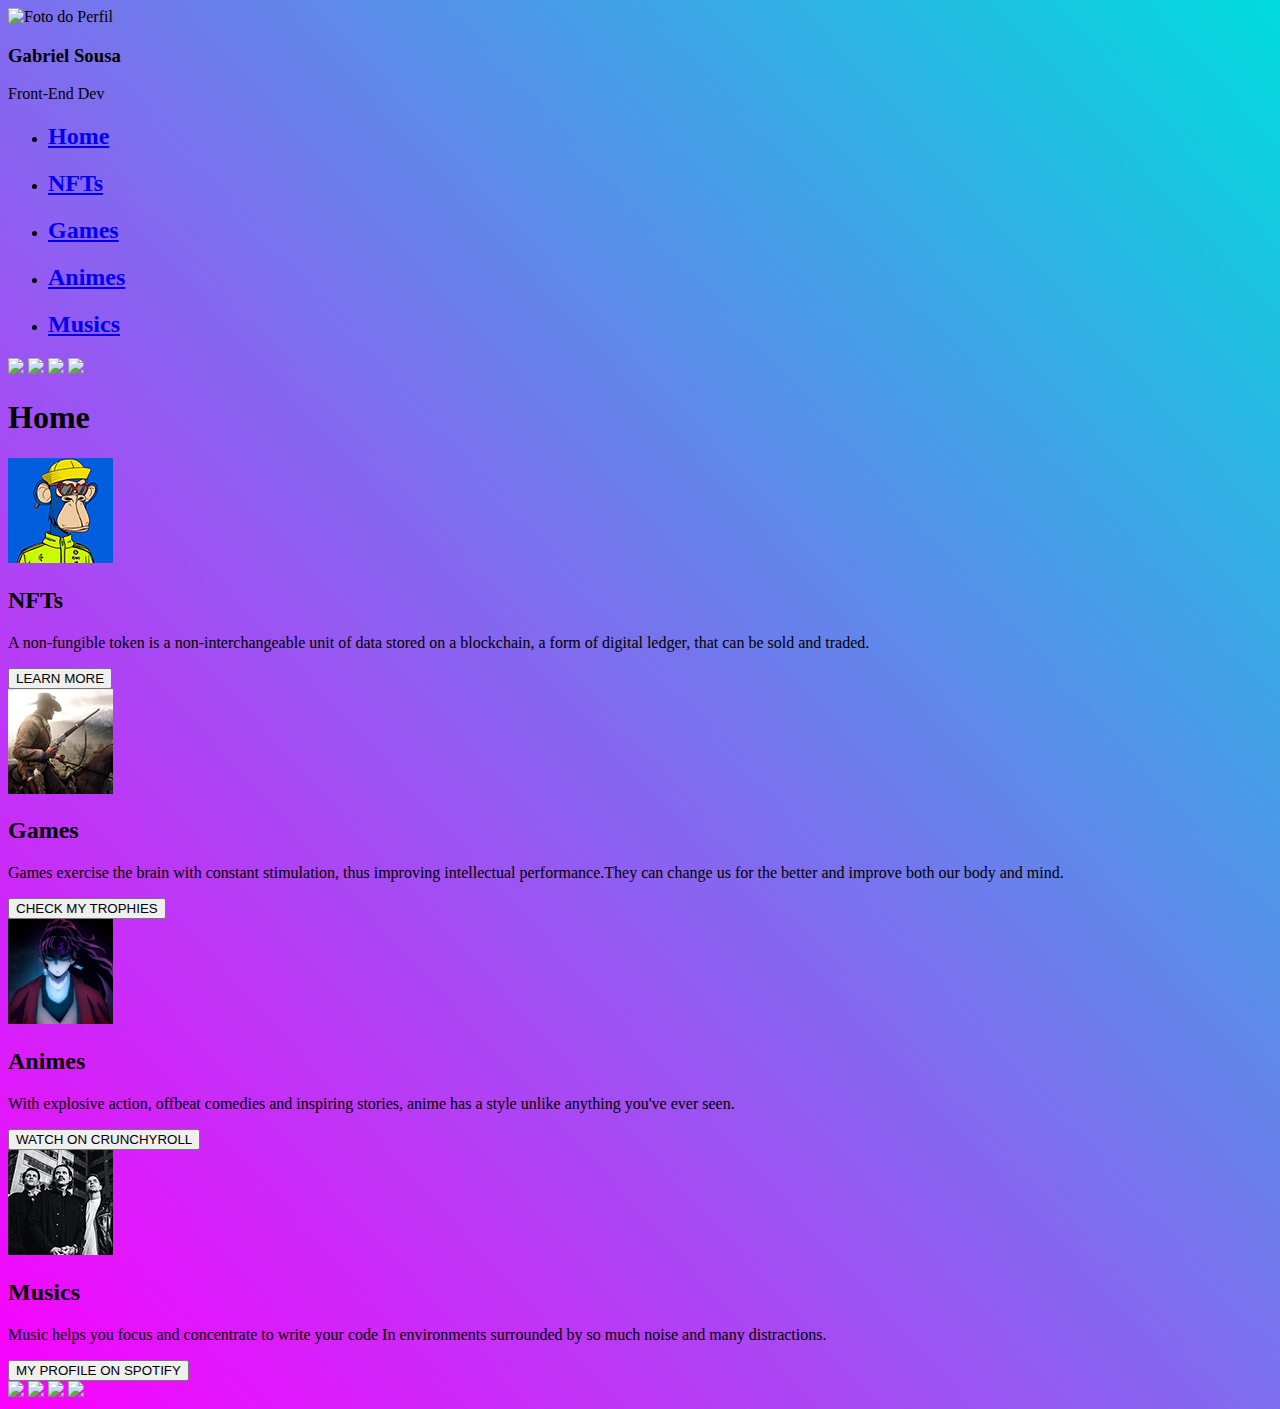
==== index.html @ aba33144 "first commit" ====
<!DOCTYPE html>
<html lang="en">
  <head>
    <meta charset="UTF-8" />
    <meta name="viewport" content="width=device-width, initial-scale=1.0" />
    <title>Gabs Games</title>
    <link rel="preconnect" href="https://fonts.googleapis.com" />
    <link rel="preconnect" href="https://fonts.gstatic.com" crossorigin />
    <link
      href="https://fonts.googleapis.com/css2?family=Poppins:wght@400;500;700&display=swap"
      rel="stylesheet"
    />
    <link rel="stylesheet" href="../Projeto Perfil/style.css" />
  </head>

  <body>
    <style>
      body {
        background: linear-gradient(to right top, #fc00ff, #00dbde);
      }
    </style>
    <main>
      <div class="square" style="--i: 0"></div>
      <div class="square" style="--i: 1"></div>
      <div class="square" style="--i: 2"></div>
      <div class="square" style="--i: 3"></div>
      <div class="square" style="--i: 4"></div>
      <div class="square" style="--i: 5"></div>
      <div class="square" style="--i: 6"></div>

      <section class="glass">
        <div class="dashboard">
          <div class="user">
            <img src="../Projeto Perfil/img/gabrelo.png" alt="Foto do Perfil" />
            <h3>Gabriel Sousa</h3>
            <p>Front-End Dev</p>
          </div>

          <nav>
            <ul class="nav-list">
              <li>
                <h2><a href="index.html">Home</a></h2>
              </li>
              <li>
                <h2><a href="nfts.html">NFTs</a></h2>
              </li>
              <li>
                <h2><a href="games.html">Games</a></h2>
              </li>
              <li>
                <h2><a href="animes.html">Animes</a></h2>
              </li>
              <li>
                <h2><a href="musicas.html">Musics</a></h2>
              </li>
            </ul>
          </nav>

          <div class="pro">
            <div class="icons">
              <a href="https://github.com/gabrelo">
                <img src="../Projeto Perfil/icons/github.png"
              /></a>
              <a href="mailto:gabriel10moines@gmail.com">
                <img src="../Projeto Perfil/icons/gmail.png"
              /></a>
              <a href="https://twitter.com/gabrieldoque">
                <img src="../Projeto Perfil/icons/twitter.png"
              /></a>
              <a
                href="https://discord.com/channels/497312527093334036/931269506754568212"
              >
                <img src="../Projeto Perfil/icons/discord.png"
              /></a>
            </div>
          </div>
        </div>

        <div class="games">
          <div class="status">
            <h1>Home</h1>
          </div>

          <div class="cards">
            <div class="card">
              <div class="back">
                <img src="./img/home/bayc.png" />
              </div>
              <div class="card-info">
                <h2>NFTs</h2>
                <p class="texto__interior">
                  A non-fungible token is a non-interchangeable unit of data
                  stored on a blockchain, a form of digital ledger, that can be
                  sold and traded.
                </p>
                <a href="https://en.wikipedia.org/wiki/Non-fungible_token"
                  ><button class="btn">LEARN MORE</button></a
                >
              </div>
            </div>

            <div class="card">
              <div class="back">
                <img src="./img/home/reddead.png" />
              </div>
              <div class="card-info">
                <h2>Games</h2>
                <p class="texto__interior">
                  Games exercise the brain with constant stimulation, thus
                  improving intellectual performance.They can change us for the
                  better and improve both our body and mind.
                </p>
                <a
                  href="https://id.sonyentertainmentnetwork.com/id/management_ca/?gated=true&pr_referer=cam&entry=psn_profile&cid=e12ac743-13f8-4812-8279-801cf387d585#/p/psn_profile/list?cid=184f60bd-46b2-4ad6-a210-e88b8211a5cc&entry=psn_profile&state=a28db9b5f56a37b0ce5d4cff7cfcb93d"
                  ><button class="btn">CHECK MY TROPHIES</button></a
                >
              </div>
            </div>

            <div class="card">
              <div class="back">
                <img src="./img/home/mugentrain.png" />
              </div>
              <div class="card-info">
                <h2>Animes</h2>
                <p class="texto__interior">
                  With explosive action, offbeat comedies and inspiring stories,
                  anime has a style unlike anything you've ever seen.
                </p>
                <a
                  href="https://www.crunchyroll.com/pt-br/demon-slayer-kimetsu-no-yaiba"
                  ><button class="btn">WATCH ON CRUNCHYROLL</button></a
                >
              </div>
            </div>

            <div class="card">
              <div class="back">
                <img src="./img/home/tdwp.png" />
              </div>
              <div class="card-info">
                <h2>Musics</h2>
                <p class="texto__interior">
                  Music helps you focus and concentrate to write your code In
                  environments surrounded by so much noise and many
                  distractions.
                </p>
                <a
                  href="https://open.spotify.com/user/12142293866?si=9d057df54d594094"
                  ><button class="btn">MY PROFILE ON SPOTIFY</button></a
                >
              </div>
            </div>
            <div class="pro2">
              <div class="icons2">
                <a href="https://github.com/gabrelo">
                  <img src="../Projeto Perfil/icons/github.png"
                /></a>
                <a href="mailto:gabriel10moines@gmail.com">
                  <img src="../Projeto Perfil/icons/gmail.png"
                /></a>
                <a href="https://twitter.com/gabrieldoque">
                  <img src="../Projeto Perfil/icons/twitter.png"
                /></a>
                <a
                  href="https://discord.com/channels/497312527093334036/931269506754568212"
                >
                  <img src="../Projeto Perfil/icons/discord.png"
                /></a>
              </div>
            </div>
          </div>
        </div>
      </section>
    </main>

    <div class="circle1"></div>
    <div class="circle2"></div>
  </body>
</html>
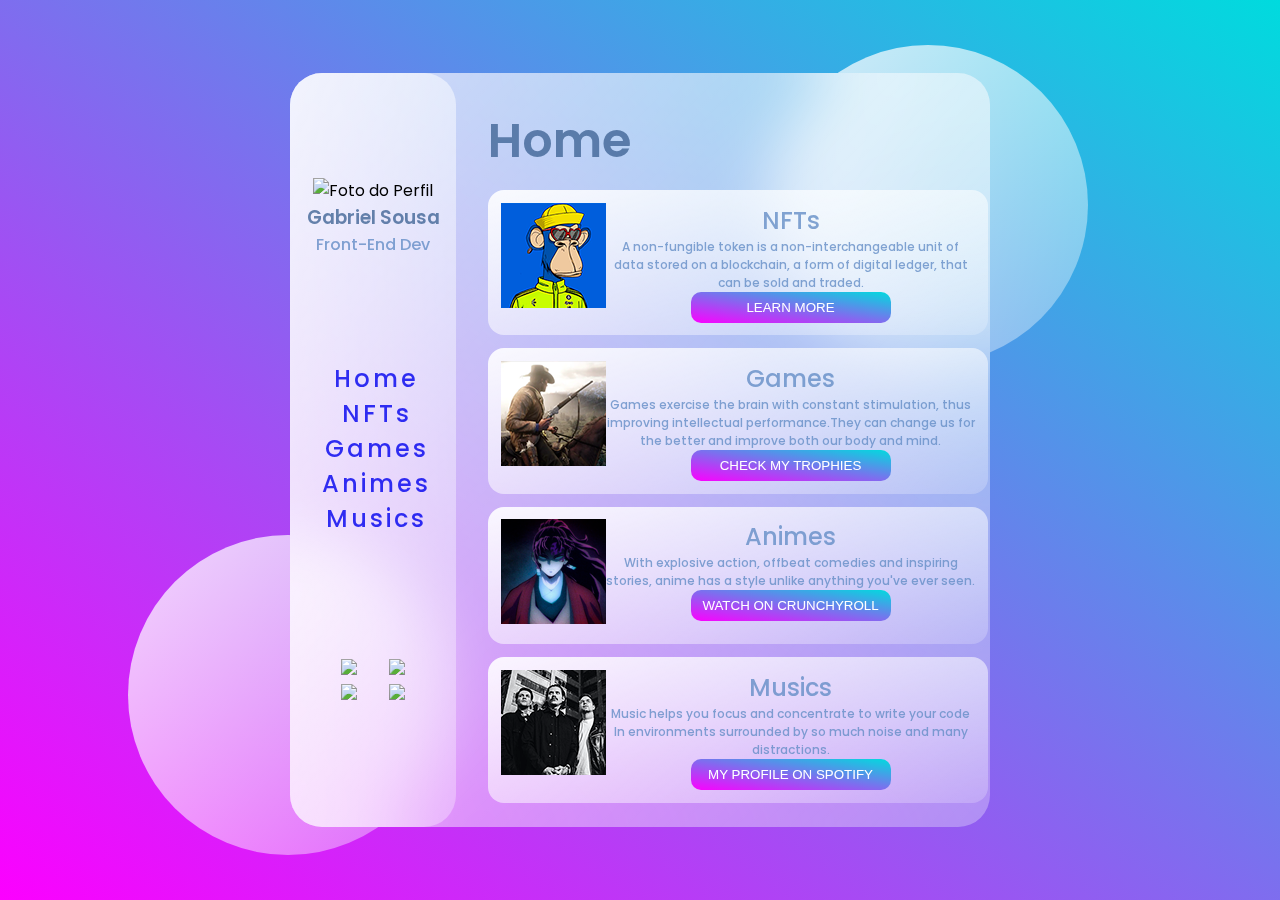
==== commit 0a01f5f4: "atualização do css" ====
--- a/index.html
+++ b/index.html
@@ -10,7 +10,7 @@
       href="https://fonts.googleapis.com/css2?family=Poppins:wght@400;500;700&display=swap"
       rel="stylesheet"
     />
-    <link rel="stylesheet" href="../Projeto Perfil/style.css" />
+    <link rel="stylesheet" href="style.css" />
   </head>
 
   <body>
--- a/style.css
+++ b/style.css
@@ -0,0 +1,324 @@
+* {
+  box-sizing: border-box;
+  margin: 0;
+  padding: 0;
+  text-decoration: none;
+}
+
+h1 {
+  color: #426696;
+  font-weight: 600;
+  font-size: 3rem;
+  opacity: 0.8;
+}
+
+h2,
+p {
+  color: #658ec6;
+  font-weight: 500;
+  opacity: 0.8;
+}
+
+h3 {
+  color: #426696;
+  font-weight: 600;
+  opacity: 0.8;
+}
+
+main {
+  min-height: 100vh;
+  background: linear-gradient(to right top, #fc00ff, #00dbde);
+  display: flex;
+  align-items: center;
+  justify-content: center;
+  font-family: "Poppins", sans-serif;
+}
+.glass {
+  background: white;
+  min-height: 80vh;
+  width: 60%;
+  background: linear-gradient(
+    to right bottom,
+    rgba(255, 255, 255, 0.7),
+    rgba(255, 255, 255, 0.3)
+  );
+  border-radius: 2rem;
+  z-index: 999;
+  backdrop-filter: blur(2rem);
+  display: flex;
+  max-width: 1151px;
+  height: 754px;
+}
+
+.circle1,
+.circle2 {
+  background: white;
+  background: linear-gradient(
+    to right bottom,
+    rgba(255, 255, 255, 0.8),
+    rgba(255, 255, 255, 0.3)
+  );
+  height: 20rem;
+  width: 20rem;
+  position: absolute;
+  border-radius: 50%;
+}
+
+.circle1 {
+  top: 5%;
+  right: 15%;
+}
+
+.circle2 {
+  bottom: 5%;
+  left: 10%;
+}
+
+.dashboard {
+  flex: 1;
+  display: flex;
+  flex-direction: column;
+  align-items: center;
+  justify-content: space-evenly;
+  text-align: center;
+  background: linear-gradient(
+    to right bottom,
+    rgba(255, 255, 255, 0.7),
+    rgba(255, 255, 255, 0.3)
+  );
+  border-radius: 2rem;
+}
+
+.link {
+  display: flex;
+  margin: 0.5rem 0rem;
+  align-items: center;
+  cursor: pointer;
+  border: 1px solid #00dbde;
+  border-radius: 20px;
+}
+
+.link:hover {
+  border: 1px solid #fc00ff;
+}
+
+.games {
+  flex: 2;
+}
+
+.pro {
+  border-radius: 2rem;
+  color: white;
+  padding: 1rem;
+  display: flex;
+  width: 80%;
+  position: relative;
+}
+
+.pro h2 {
+  width: 40%;
+  color: white;
+  font-weight: 600;
+}
+
+.icons {
+  display: grid;
+  grid-template-columns: 48px 48px;
+  position: relative;
+  left: 50%;
+  top: 50%;
+  transform: translate(-50%, -50%);
+}
+
+/*  SECTION*/
+.status {
+  margin-bottom: 0rem;
+}
+
+.cards p {
+  font-size: 12px;
+  text-align: center;
+}
+
+.status input {
+  background: linear-gradient(
+    to right bottom,
+    rgba(255, 255, 255, 0.7),
+    rgba(255, 255, 255, 0.3)
+  );
+  border: none;
+  width: 50%;
+  padding: 0.5rem;
+  border-radius: 2rem;
+  align-items: flex-start;
+}
+
+.search {
+  top: 100px;
+}
+
+.games {
+  margin: 2rem ;
+  display: flex;
+  flex-direction: column;
+  justify-content: space-evenly;
+}
+
+.card {
+  display: flex;
+  background: linear-gradient(
+    to left top,
+    rgba(255, 255, 255, 0.2),
+    rgba(255, 255, 255, 0.9)
+  );
+  border-radius: 1rem;
+  margin: 0.8rem 0rem;
+  padding: 0.8rem;
+
+  justify-content: space-between;
+}
+
+.card-info {
+  display: flex;
+  flex-direction: column;
+  justify-content: first baseline;
+  text-align: center;
+}
+
+.percentage {
+  font-weight: bold;
+  background: linear-gradient(to right top, #fc00ff, #00dbde);
+  -webkit-background-clip: text;
+  -webkit-text-fill-color: transparent;
+}
+
+.btn {
+  background: linear-gradient(to right top, #fc00ff, #00dbde);
+  width: 200px;
+  border: none;
+  padding: 8px;
+  cursor: pointer;
+  border-radius: 10px;
+  color: white;
+  text-align: center;
+}
+
+.glass {
+  max-width: 1200px;
+}
+
+/*MENU*/
+
+a {
+  text-decoration: none;
+  transition: 0.3s;
+}
+
+a:hover {
+  color: #ff00c3;
+ 
+}
+
+.logo {
+  font-size: 24px;
+  text-transform: uppercase;
+  letter-spacing: 4px;
+}
+
+nav {
+  display: flex;
+  align-items: center;
+}
+
+.nav-list{
+  list-style: none;
+  align-items: center;
+  margin-right: 25px;
+  justify-content: center;
+}
+
+.nav-list li {
+  letter-spacing: 3px;
+  margin-left: 32px;
+}
+
+
+
+.pro2{
+  display: none;
+}
+
+/*media queryes*/
+@media (max-width: 1400px) {
+
+  .titulo {
+    margin-top: 50px;
+    z-index: 20;
+  }
+
+  .cards{
+    width: 500px;
+  }
+
+  .glass {
+    width: 700px;
+  }
+}
+
+@media (max-width: 1128px) {
+ 
+  .glass {
+    width: 700px;
+  }
+
+  .cards{
+    min-width: 500px;
+  }
+}
+
+@media (max-width: 700px) {
+ 
+  .glass {
+    display: block;
+    width: 450px;
+    margin-bottom: 30px;
+    margin-top: 30px;
+    height: 1370px;
+  }
+
+  .pro{
+    display: none;
+  }
+
+  .card{
+    width: 385px;
+    height: 180px;
+  }
+
+ .btn{
+   text-align: center;
+ }
+
+ .status{
+  text-align: center;
+ } 
+
+  .pro2{
+    display: block;
+    margin: 0;
+    margin-left: 90px;
+    width: 210px;
+    margin-top: 25px;
+  }
+
+.nav{
+  margin-bottom: 20px;
+}
+ 
+  main{
+    background-size: cover;
+  }
+}
+
+
+
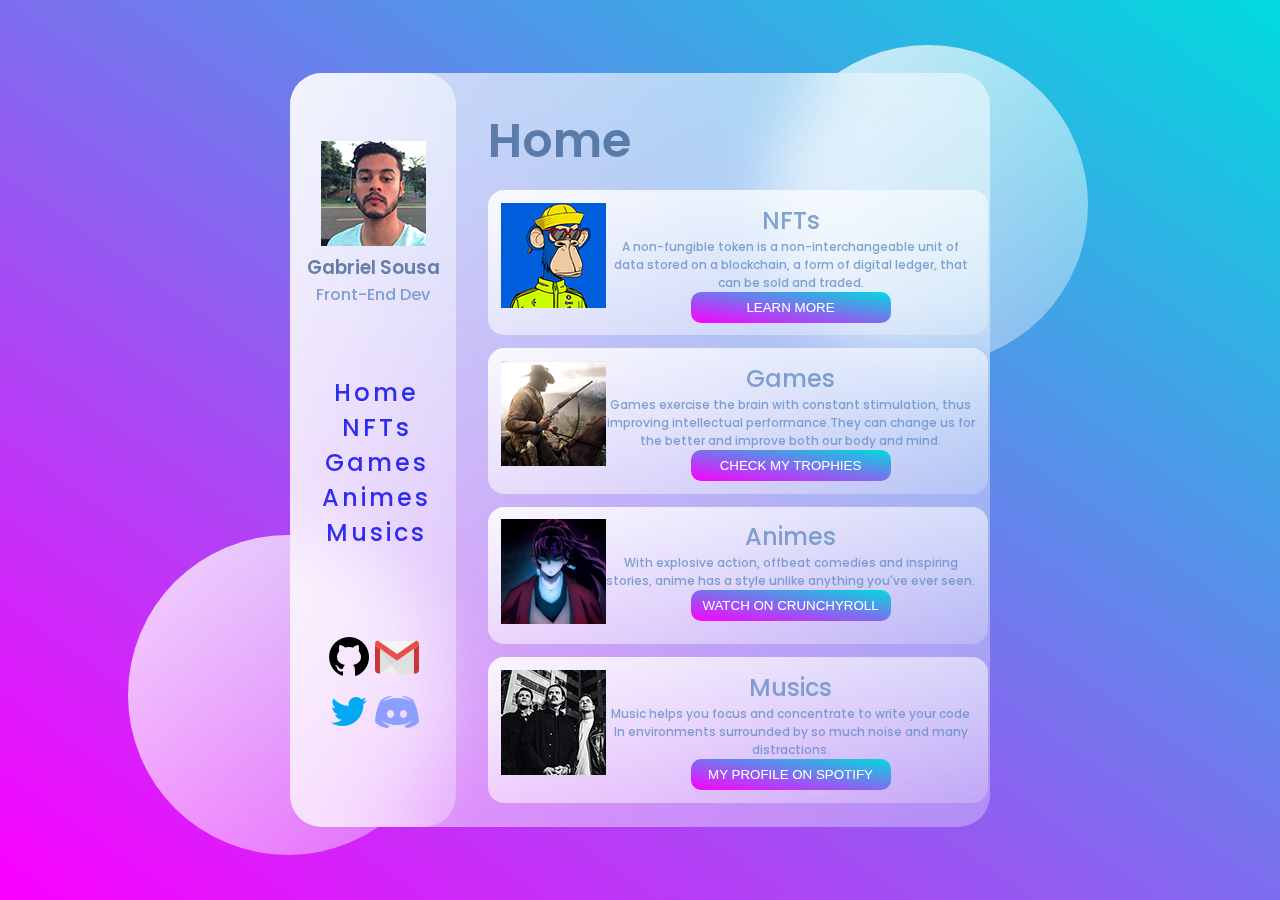
==== commit f23e058f: "att CSS de todos os html" ====
--- a/index.html
+++ b/index.html
@@ -31,7 +31,7 @@
       <section class="glass">
         <div class="dashboard">
           <div class="user">
-            <img src="../Projeto Perfil/img/gabrelo.png" alt="Foto do Perfil" />
+            <img src="/img/gabrelo.png" alt="Foto do Perfil" />
             <h3>Gabriel Sousa</h3>
             <p>Front-End Dev</p>
           </div>
@@ -59,18 +59,18 @@
           <div class="pro">
             <div class="icons">
               <a href="https://github.com/gabrelo">
-                <img src="../Projeto Perfil/icons/github.png"
+                <img src="./icons/github.png"
               /></a>
               <a href="mailto:gabriel10moines@gmail.com">
-                <img src="../Projeto Perfil/icons/gmail.png"
+                <img src="./icons/gmail.png"
               /></a>
               <a href="https://twitter.com/gabrieldoque">
-                <img src="../Projeto Perfil/icons/twitter.png"
+                <img src="./icons/twitter.png"
               /></a>
               <a
                 href="https://discord.com/channels/497312527093334036/931269506754568212"
               >
-                <img src="../Projeto Perfil/icons/discord.png"
+                <img src="./icons/discord.png"
               /></a>
             </div>
           </div>
@@ -154,18 +154,18 @@
             <div class="pro2">
               <div class="icons2">
                 <a href="https://github.com/gabrelo">
-                  <img src="../Projeto Perfil/icons/github.png"
+                  <img src="./icons/github.png"
                 /></a>
                 <a href="mailto:gabriel10moines@gmail.com">
-                  <img src="../Projeto Perfil/icons/gmail.png"
+                  <img src=".icons/gmail.png"
                 /></a>
                 <a href="https://twitter.com/gabrieldoque">
-                  <img src="../Projeto Perfil/icons/twitter.png"
+                  <img src="./icons/twitter.png"
                 /></a>
                 <a
                   href="https://discord.com/channels/497312527093334036/931269506754568212"
                 >
-                  <img src="../Projeto Perfil/icons/discord.png"
+                  <img src="./icons/discord.png"
                 /></a>
               </div>
             </div>
